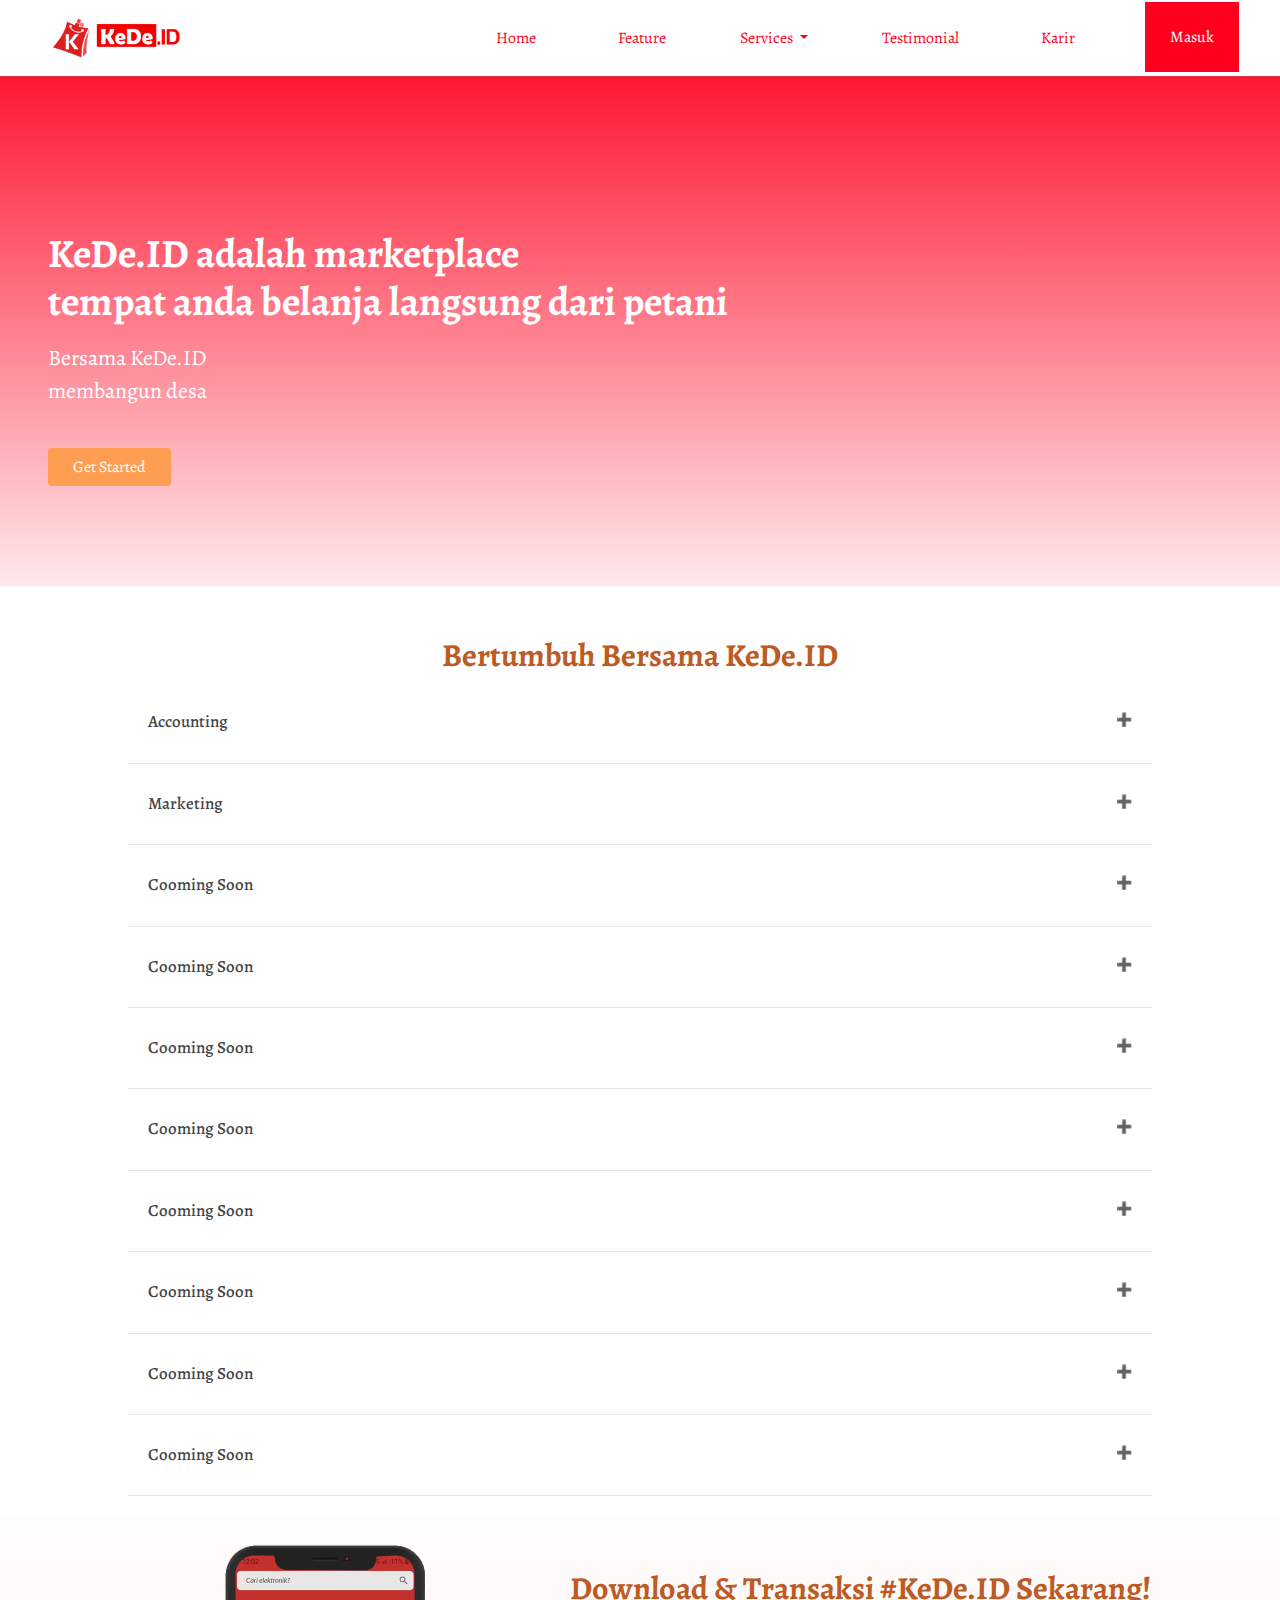
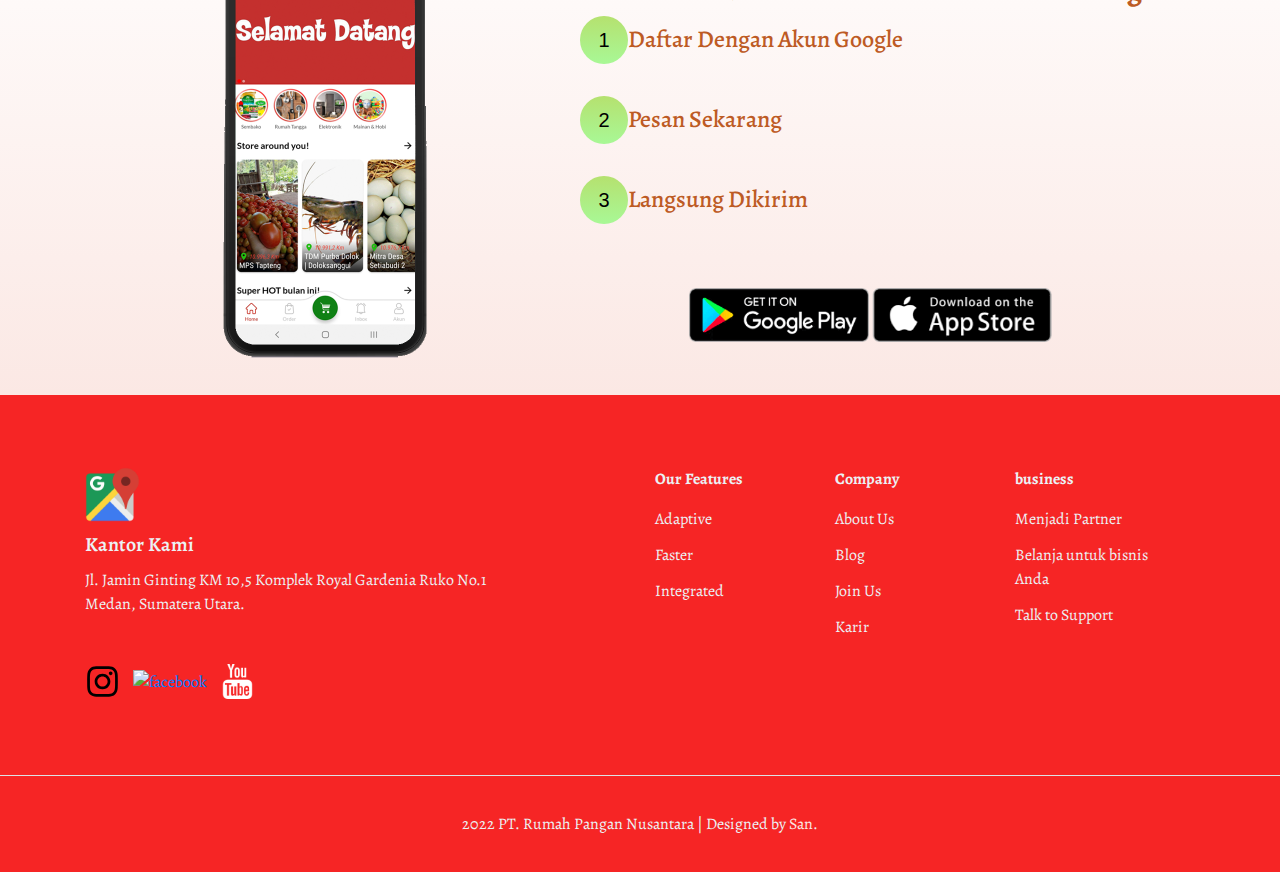
==== karir.html @ 6f46077b "KeDe ID" ====
<!DOCTYPE html>
<html lang="en">
  <head>
    <meta charset="UTF-8" />
    <meta name="viewport" content="width=device-width, initial-scale=1.0" />
    <meta http-equiv="X-UA-Compatible" content="ie=edge" />
    <title>KeDe.ID</title>
    <link
      rel="stylesheet"
      href="frontend/libraries/bootstrap/css/bootstrap.css"
    />
    <link rel="stylesheet" href="frontend/styles/karir.css" />
    <link
      href="https://fonts.googleapis.com/css2?family=Alegreya&display=swap"
      rel="stylesheet"
    />
  </head>
  <body>
    <!-- Semantic elements -->
    <!-- https://www.w3schools.com/html/html5_semantic_elements.asp -->

    <!-- Bootstrap navbar example -->
    <!-- https://www.w3schools.com/bootstrap4/bootstrap_navbar.asp -->
    <div class="container">
      <nav class="row navbar border-bottom border-danger navbar-expand-lg navbar-light bg-white fixed-top">
        <a class="navbar-brand" href="window.location.href">
          <img src="frontend/images/IMG-20220419-WA0004.png" alt="" />
          <img src="frontend/images/logo.png" alt=""  class="logo"/>
        </a>
        <button
          class="navbar-toggler navbar-toggler-right"
          type="button"
          data-toggle="collapse"
          data-target="#navb"
        >
          <span class="navbar-toggler-icon"></span>
        </button>

        <!-- Menu -->
        <div class="collapse navbar-collapse" id="navb">
          <ul class="navbar-nav ml-auto mr-3 mr-lg-1">
            <li class="nav-item mx-md-2">
              <a class="nav-link" href="/index.html">Home</a>
            </li>
            <li class="nav-item mx-md-2">
              <a class="nav-link" href="index.html#benefits">Feature</a>
            </li>
            <li class="nav-item dropdown">
              <a
                class="nav-link dropdown-toggle"
                href="#"
                id="navbardrop"
                data-toggle="dropdown"
              >
                Services
              </a>
              <div class="dropdown-menu">
                <a class="dropdown-item" href="#">Link 1</a>
                <a class="dropdown-item" href="#">Link 2</a>
                <a class="dropdown-item" href="#">Link 3</a>
              </div>
            </li>
            <li class="nav-item mx-md-2">
              <a class="nav-link" href="index.html#testimonialsHeading">Testimonial</a>
            </li>
            <li class="nav-item mx-md-2">
              <a class="nav-link" onClick="window.open('https://goo.gl/maps/oBp26qJ8qzxvGurf7','_blank')">Karir</a>
            </li>
          </ul>

          <!-- Mobile button -->
          <form class="form-inline d-sm-block d-md-none">
            <button class="btn btn-login my-2 my-sm-0">
              Masuk
            </button>
          </form>
          <!-- Desktop Button -->
          <form class="form-inline my-2 my-lg-0 d-none d-md-block">
            <button class="btn btn-login btn-navbar-right my-2 my-sm-0 px-4">
              Masuk
            </button>
          </form>
        </div>
      </nav>
    </div>
    <header>
      <h1 class="text-left ml-5 ml-lg-5 ml-xl-5">
        KeDe.ID adalah marketplace
        <br />
        tempat anda belanja langsung dari petani
      </h1>
      <p class="mt-3 text-left ml-5 ml-lg-5 ml-xl-5">
        Bersama KeDe.ID
        <br />
        membangun desa
      </p>
      <a href="#" class="btn btn-get-started px-4 mt-4 text-left ml-5 ml-lg-5 ml-xl-5" onClick="window.open('https://play.google.com/store/apps/details?id=id.pt.rpn.kede','_blank')">
        Get Started
      </a>
    </header>
    <main>
      <!-- <div class="container">
        <section class="section-stats row justify-content-center" id="stats">
          <div class="col-3 col-md-2 stats-detail">
            <h2>20K</h2>
            <p>Members</p>
          </div>
          <div class="col-3 col-md-2 stats-detail">
            <h2>12</h2>
            <p>City</p>
          </div>
          <div class="col-3 col-md-2 stats-detail">
            <h2>3K</h2>
            <p>outlets</p>
          </div>
          <div class="col-3 col-md-2 stats-detail">
            <h2>72</h2>
            <p>Partners</p>
          </div>
        </section>
      </div> -->
      <div class="container">
        <section class="section-stats row justify-content-center" id="stats">
        </section>
      </div>
      <section class="section-popular" id="popular">
        <div class="container">
          <div class="row">
            <div class="col text-center section-popular-heading">
            </div>
          </div>
        </div>
      </section>


      <section class="faq-container">
        <h2>Bertumbuh Bersama KeDe.ID</h2>
        <div class="faq-one">

          <!-- faq question -->
          <h1 class="faq-page">Accounting</h1>

          <!-- faq answer -->
          <div class="faq-body">
              <p>Kamu hanya butuh sebuah perangkat HP Android dengan minimal android 5.1 dan cukup mendaftar menggunakan akun google.</p>
          </div>
      </div>
      <hr class="hr-line">

      <div class="faq-two">

          <!-- faq question -->
          <h1 class="faq-page">Marketing</h1>

          <!-- faq answer -->

          <div class="faq-body">
              <p>Saat ini kami mendukung pembayaran CASH, setelah produk/barang di antarkan ke alamat kamu, kamu dapat melakukan pembayaran langsung ke kurir.</p>
          </div>
      </div>
      <hr class="hr-line">


      <div class="faq-three">

          <!-- faq question -->
          <h1 class="faq-page">Cooming Soon</h1>

          <!-- faq answer -->
          <div class="faq-body">
              <p>Cooming Soon.</p>
          </div>
      </div>
      <hr class="hr-line">

      <div class="faq-four">

          <!-- faq question -->
          <h1 class="faq-page">Cooming Soon</h1>

          <!-- faq answer -->
          <div class="faq-body">
              <p>Cooming Soon.</p>
          </div>
      </div>
      <hr class="hr-line">
      <div class="faq-five">

          <!-- faq question -->
          <h1 class="faq-page">Cooming Soon</h1>

          <!-- faq answer -->
          <div class="faq-body">
              <p>Cooming Soon.</p>
          </div>
      </div>
      <hr class="hr-line">
      <div class="faq-six">

          <!-- faq question -->
          <h1 class="faq-page">Cooming Soon</h1>

          <!-- faq answer -->
          <div class="faq-body">
              <p>Cooming Soon.</p>
          </div>
      </div>
      <hr class="hr-line">
      <div class="faq-seven">

          <!-- faq question -->
          <h1 class="faq-page">Cooming Soon</h1>

          <!-- faq answer -->
          <div class="faq-body">
              <p>Cooming Soon.</p>
          </div>
      </div>
      <hr class="hr-line">
      <div class="faq-eight">

          <!-- faq question -->
          <h1 class="faq-page">Cooming Soon</h1>

          <!-- faq answer -->
          <div class="faq-body">
              <p>Cooming Soon.</p>
          </div>
      </div>
      <hr class="hr-line">
      <div class="faq-nine">

          <!-- faq question -->
          <h1 class="faq-page">Cooming Soon</h1>

          <!-- faq answer -->
          <div class="faq-body">
              <p>Cooming Soon.</p>
          </div>
      </div>
      <hr class="hr-line">
      <div class="faq-ten">

          <!-- faq question -->
          <h1 class="faq-page">Cooming Soon</h1>

          <!-- faq answer -->
          <div class="faq-body">
              <p>Cooming Soon.</p>
          </div>
      </div>
      <hr class="hr-line">

    </section>

      <section class="section-kedephone" id="kedephone">
        <div class="container">
            <div class="row">
                <div class="d-flex flex-lg-row flex-column align-items-center">
                    <!-- Left Column -->
                    <div class="img-hero text-center justify-content-center d-flex">
                        <img id="hero" class="img-fluid"
                            src="/frontend/images/iphonex.png"
                            alt="">
                    </div>
    
                    <!-- Right Column -->
                    <div id="Feature"
                        class="right-column d-flex flex-column align-items-lg-start align-items-center text-lg-start text-center">
                        <h2 class="title-text">Download & Transaksi #KeDe.ID Sekarang!</h2>
                        <ul style="padding:0;margin:0">
                            <li class="list-unstyled" style="margin-bottom: 2rem;">
                                <h4
                                    class="title-caption d-flex flex-lg-row flex-column align-items-center justify-content-lg-start justify-content-center">
                                    <span class="circle d-flex align-items-center justify-content-center">
                                        1
                                    </span>
                                    Daftar Dengan Akun Google
                                </h4>
                            </li>
                            <li class="list-unstyled" style="margin-bottom: 2rem;">
                                <h4
                                    class="title-caption d-flex flex-lg-row flex-column align-items-center justify-content-lg-start justify-content-center">
                                    <span class="circle d-flex align-items-center justify-content-center">
                                        2
                                    </span>
                                    Pesan Sekarang
                                </h4>
                            </li>
                            <li class="list-unstyled" style="margin-bottom: 4rem;">
                                <h4
                                    class="title-caption d-flex flex-lg-row flex-column align-items-center justify-content-lg-start justify-content-center">
                                    <span class="circle d-flex align-items-center justify-content-center">
                                        3
                                    </span>
                                    Langsung Dikirim
                                </h4>
                            </li>
                            <img src="/frontend/images/download-google-play.png" class="img-fluid download-now" alt="..." onClick="window.open('https://play.google.com/store/apps/details?id=id.pt.rpn.kede','_blank')">
                            <img src="/frontend/images/download-app-store.png" class="img-fluid download-now" alt="..." onClick="window.open('https://sanryuu03.github.io/','_blank')">
                        </ul>
                        <!-- <button class="btn btn-learn"
                            onClick="window.open('https://play.google.com/store/apps/details?id=id.pt.rpn.kede','_blank')">Download
                            Sekarang !</button> -->
                    </div>
                </div>
              </div>
        </div>
    </section>
    </section>
    </main>
    <footer class="page-footer font-small blue">

        <div class="container text-md-left">
            <div class="row">
                <div class="col-md-6 mt-md-0 mt-3 address">
                    <img src="/frontend/images/GOOGLE-MAPS-ICON-AVALON-EXCHANGE.png"
                        alt="logo" class="img-fluid mb-2" style="width: 55px;
                        height: 55px;" onClick="window.open('https://goo.gl/maps/oBp26qJ8qzxvGurf7','_blank')">
                    <h5 class="" onClick="window.open('https://goo.gl/maps/oBp26qJ8qzxvGurf7','_blank')">Kantor Kami</h5>
                    <p>Jl. Jamin Ginting KM 10,5 Komplek Royal Gardenia Ruko No.1 <br/>
                    Medan, Sumatera Utara.</p>
                    <div class="mt-md-5 social-media">
                        <a href="#">
                            <img src="/frontend/images/instagram-brands.svg"
                                alt="instagram" class="img-fluid" style="width: 35px;
                                height: 35px;" onClick="window.open('https://www.instagram.com/kede_id/','_blank')">
                        </a>
                        <a href="#">
                            <img src="https://api.elements.buildwithangga.com/storage/files/2/assets/Content/Content-workly/bi_facebook.svg"
                                alt="facebook" class="img-fluid" onClick="window.open('https://www.facebook.com/KeDeRPN/','_blank')">
                        </a>
                        <a href="#">
                            <img src="/frontend/images/Youtube Logo.png"
                                alt="youtube" class="img-fluid" style="width: 35px;
                                height: 35px;" onClick="window.open('https://www.youtube.com/channel/UCwRtGpHT1GRCcVnHuy66ZSw','_blank')">
                        </a>
                    </div>
                </div>
                <hr class="clearfix w-100 d-md-none pb-3">
                <div class="row col-md-6 nav-footer">
                    <div class="col-md-4 mb-md-0 mb-3">
                        <p>
                            Our Features
                        </p>
                        <ul class="list-unstyled">
                            <li>
                                <a href="#!">Adaptive</a>
                            </li>
                            <li>
                                <a href="#!">Faster</a>
                            </li>
                            <li>
                                <a href="#!">Integrated</a>
                            </li>
                        </ul>
                    </div>
                    <div class="col-md-4 mb-md-0 mb-3">
                        <p>
                            Company
                        </p>
                        <ul class="list-unstyled">
                            <li>
                                <a href="#!">About Us</a>
                            </li>
                            <li>
                                <a href="#!">Blog</a>
                            </li>
                            <li>
                                <a href="#!">Join Us</a>
                            </li>
                            <li>
                                <a href="#!">Karir</a>
                            </li>
                        </ul>
                    </div>
                    <div class="col-md-4 mb-md-0 mb-3">
                        <p>
                            business
                        </p>
                        <ul class="list-unstyled">
                            <li>
                                <a href="#!">Menjadi Partner</a>
                            </li>
                            <li>
                                <a href="#!">Belanja untuk bisnis Anda</a>
                            </li>
                            <li>
                                <a href="#!">Talk to Support</a>
                            </li>
                        </ul>
                    </div>
                </div>
            </div>
        </div>
        <div class="copyright row d-flex justify-content-center border-top mx-0">
            <p class="my-0">
                2022 PT. Rumah Pangan Nusantara | Designed by <a href="https://sanryuu03.github.io/" target="_blank">San</a>.
            </p>
        </div>
    </footer>
    <script src="frontend/libraries/retina/retina.js"></script>
    <script src="frontend/libraries/jquery/jquery-3.4.1.min.js"></script>
    <script src="frontend/libraries/bootstrap/js/bootstrap.js"></script>
    <script src="frontend/scripts/main.js"></script>
  </body>
</html>
---- frontend/styles/karir.css ----
body {
  background-color: #fff;
  font-family: 'Alegreya', serif;
  color: #bd5b24;
}

.navbar-brand {
  margin-left: 50px !important;
}

.navbar-brand img {
  max-height: 40px;
}

.navbar-brand .logo {
  max-height: 50px;
}

.btn-navbar-right {
  margin-top: -10px !important;
  margin-bottom: -8px !important;
  margin-right: 40px !important;
  height: 70px;
  border-radius: 0;
}

.navbar-light .navbar-nav .nav-link {
  color: #Fe001e;
  margin-left: 50px !important;
}

.navbar-light .navbar-nav .nav-link.active {
  font-weight: bold;
  color: salmon !important;
}

.btn-login {
  background-color: #Fe001e;
  color: #fff;
  margin-left: 50px !important;
}

.btn-login:hover {
  color: #fff;
}

header {
  margin-top: 50px;
  padding: 180px 0 155px;
  background-image: -webkit-gradient(linear, left top, left bottom, color-stop(-5%, #Fe001e), to(#fff));
  background-image: linear-gradient(180deg, #Fe001e -5%, #fff 100%);
  background-size: contain;
}

header h1,
header p {
  color: #fff;
}

header h1 {
  font-family: 'Alegreya', serif;
  font-weight: bold;
}

header p {
  font-size: 22px;
}

header .btn-get-started {
  background-color: #FF9E53;
  color: #fff;
}

header .btn-get-started:hover {
  color: #fff;
}

.section-stats {
  margin-top: -95px;
}

.section-stats .stats-detail {
  padding-top: 15px;
  background: #fff;
  padding-left: 15px;
}

.section-stats h2 {
  font-size: 30px;
  margin-bottom: 0;
}

.section-stats p {
  font-size: 20px;
  font-weight: lighter;
}

.section-popular {
  min-height: 540px;
  margin-top: -50px;
  margin-bottom: -230px;
}

.section-popular .section-popular-heading {
  margin-top: 150px;
}

.section-popular .section-popular-heading h2,
.section-popular .section-popular-heading p {
  color: #fff;
}

.section-popular .section-popular-heading h2 {
  font-family: 'Alegreya', serif;
  font-weight: bold;
}

.section-popular-content .section-popular-travel .card-travel {
  min-height: 480px;
  background: #fff;
  color: #fff;
  padding: 30px;
  background-size: cover;
  margin-bottom: 20px;
}

.section-popular-content .section-popular-travel .card-travel .travel-country {
  font-size: 18px;
  color: #fff;
}

.section-popular-content .section-popular-travel .card-travel .travel-location {
  font-size: 26px;
  color: #fff;
}

.section-popular-content .section-popular-travel .card-travel .travel-button .btn-travel-details {
  background-color: #FF9E53;
  color: #fff;
}

.section-popular-content .section-popular-travel .card-travel .travel-button .btn-travel-details:hover {
  color: #fff;
}

.section-networks {
  background-color: #fff;
  margin-top: -100px;
  padding-top: 50px;
  padding-bottom: 50px;
}

.section-networks h2 {
  font-family: 'Alegreya', serif;
  font-weight: bold;
}

.section-networks img {
  max-width: 100%;
}

.section-benefits {
  background-color: #fbe8e4;
  margin-top: -10px;
  padding-top: 50px;
  padding-bottom: 200px;
}

.section-benefits h2 {
  font-family: 'Alegreya', serif;
  font-weight: bold;
}

.section-benefits img {
  max-width: 100%;
}

.section-benefits button {
  background-color: #e9564c;
  color: #fff;
}

.section-benefits .circle {
  font: 500 1.25rem/1.75rem Poppins, sans-serif;
  height: 3rem;
  width: 3rem;
  margin-bottom: 0rem;
  border-radius: 9999px;
  background-image: -webkit-gradient(linear, left top, left bottom, from(#b5e16f), to(#a8f896));
  background-image: linear-gradient(#b5e16f, #a8f896);
  color: #000000;
}

.section-benefits .title-text {
  font: 600 1.875rem/2.25rem Poppins, sans-serif;
  margin-bottom: 2.5rem;
  letter-spacing: -0.025em;
}

.section-benefits .title-caption {
  font: 500 1.5rem/2rem Poppins, sans-serif;
  margin-bottom: 1.25rem;
}

.section-benefits .text-caption {
  font: 400 1rem/1.75rem Poppins, sans-serif;
  letter-spacing: 0.025em;
  color: #ffa426;
}

.section-caradaftar {
  background-color: #fff;
  margin-top: -10px;
  padding-top: 50px;
  padding-bottom: 200px;
}

.section-caradaftar h2 {
  font-family: 'Alegreya', serif;
  font-weight: bold;
}

.section-caradaftar img {
  max-width: 100%;
}

.section-caradaftar button {
  background-color: #e9564c;
  color: #fff;
}

.section-caradaftar .circle {
  font: 500 1.25rem/1.75rem Poppins, sans-serif;
  height: 3rem;
  width: 3rem;
  margin-bottom: 0rem;
  border-radius: 9999px;
  background-image: -webkit-gradient(linear, left top, left bottom, from(#b5e16f), to(#a8f896));
  background-image: linear-gradient(#b5e16f, #a8f896);
  color: #000000;
}

.section-caradaftar .title-text {
  font: 600 1.875rem/2.25rem Poppins, sans-serif;
  margin-bottom: 2.5rem;
  letter-spacing: -0.025em;
}

.section-caradaftar .title-caption {
  font: 500 1.5rem/2rem Poppins, sans-serif;
  margin-bottom: 1.25rem;
}

.section-caradaftar .text-caption {
  font: 400 1rem/1.75rem Poppins, sans-serif;
  letter-spacing: 0.025em;
  color: #ffa426;
}

.section-caratopup {
  background-color: #fbe8e4;
  margin-top: -100px;
  padding-top: 50px;
  padding-bottom: 50px;
}

.section-caratopup h2 {
  font-family: 'Alegreya', serif;
  font-weight: bold;
}

.section-caratopup img {
  max-width: 100%;
}

.section-carabelanja {
  background-color: #fff;
  margin-top: -10px;
  padding-top: 50px;
  padding-bottom: 200px;
}

.section-carabelanja h2 {
  font-family: 'Alegreya', serif;
  font-weight: bold;
}

.section-carabelanja img {
  max-width: 100%;
}

.section-carabelanja button {
  background-color: #e9564c;
  color: #fff;
}

.section-carabelanja .circle {
  font: 500 1.25rem/1.75rem Poppins, sans-serif;
  height: 3rem;
  width: 3rem;
  margin-bottom: 0rem;
  border-radius: 9999px;
  background-image: -webkit-gradient(linear, left top, left bottom, from(#b5e16f), to(#a8f896));
  background-image: linear-gradient(#b5e16f, #a8f896);
  color: #000000;
}

.section-carabelanja .title-text {
  font: 600 1.875rem/2.25rem Poppins, sans-serif;
  margin-bottom: 2.5rem;
  letter-spacing: -0.025em;
}

.section-carabelanja .title-caption {
  font: 500 1.5rem/2rem Poppins, sans-serif;
  margin-bottom: 1.25rem;
}

.section-carabelanja .text-caption {
  font: 400 1rem/1.75rem Poppins, sans-serif;
  letter-spacing: 0.025em;
  color: #ffa426;
}

.section-testimonials-heading {
  background: -webkit-gradient(linear, left top, left bottom, from(#fff), to(#f7f9ff));
  background: linear-gradient(#fff 0%, #f7f9ff 100%);
  padding-top: 50px;
  min-height: 506px;
}

.section-testimonials-heading h2 {
  font-family: 'Alegreya', serif;
  font-weight: bold;
}

.section-testimonials-content {
  margin-top: -300px;
  padding-bottom: 400px;
}

.section-testimonials-content .card-testimonial {
  padding: 40px 20px 10px;
  border-radius: 11px;
  margin-bottom: 20px;
}

.section-testimonials-content .card-testimonial .testimonial-content {
  min-height: 380px;
}

.section-testimonials-content .card-testimonial h3 {
  font-size: 22px;
}

.section-testimonials-content .card-testimonial .testimonials {
  font-size: 26px;
  text-align: center;
  color: #6e6e6e;
  font-weight: 200;
}

.section-testimonials-content .card-testimonial .trip-to {
  font-weight: normal;
  font-size: 22px;
  color: #6e6e6e;
}

.section-testimonials-content .card-testimonial hr {
  margin-left: -20px;
  margin-right: -20px;
}

.section-testimonials-content .btn-get-started {
  background-color: #FF9E53;
  color: #fff;
}

.section-testimonials-content .btn-get-started:hover {
  color: #fff;
}

.section-testimonials-content .btn-need-help {
  background-color: #F2F2F2;
  color: #C3C3C3;
}

.section-testimonials-content .btn-need-help:hover {
  color: #C3C3C3;
}

.faq-container {
  display: -webkit-box;
  display: -ms-flexbox;
  display: flex;
  -webkit-box-pack: center;
      -ms-flex-pack: center;
          justify-content: center;
  -webkit-box-orient: vertical;
  -webkit-box-direction: normal;
      -ms-flex-direction: column;
          flex-direction: column;
  background-color: #fff;
  margin-top: -450px;
  padding-top: 50px;
  padding-bottom: 10px;
  border-bottom: #777;
}

.faq-container h2 {
  font-family: 'Alegreya', serif;
  font-weight: bold;
  text-align: center;
}

.faq-container img {
  max-width: 100%;
}

.hr-line {
  width: 80%;
  margin: auto;
}

/* Style the buttons that are used to open and close the faq-page body */
.faq-page {
  /* background-color: #eee; */
  color: #444;
  cursor: pointer;
  padding: 30px 20px;
  width: 80%;
  border: none;
  outline: none;
  -webkit-transition: 0.4s;
  transition: 0.4s;
  margin: auto;
  font-size: 17px;
}

.faq-body {
  margin: auto;
  /* text-align: center; */
  width: 50%;
  padding: auto;
}

/* Add a background color to the button if it is clicked on (add the .active class with JS), and when you move the mouse over it (hover) */
.active,
.faq-page:hover {
  background-color: #F9F9F9;
}

/* Style the faq-page panel. Note: hidden by default */
.faq-body {
  padding: 0 18px;
  background-color: white;
  display: none;
  overflow: hidden;
}

.faq-page:after {
  content: '\02795';
  /* Unicode character for "plus" sign (+) */
  font-size: 13px;
  color: #777;
  float: right;
  margin-left: 5px;
}

.active:after {
  content: "\2796";
  /* Unicode character for "minus" sign (-) */
}

.section-kedephone {
  margin-top: 10px;
  padding-bottom: 10px;
  background-image: -webkit-gradient(linear, left top, left bottom, color-stop(-10%, #fff), to(#fbe8e4));
  background-image: linear-gradient(180deg, #fff -10%, #fbe8e4 100%);
  padding-top: 10px;
}

.section-kedephone h2 {
  font-family: 'Alegreya', serif;
  font-weight: bold;
}

.section-kedephone img {
  max-width: 50%;
}

.section-kedephone .download-now {
  max-width: 30%;
}

.section-kedephone .title-caption {
  margin-left: 10px;
}

.section-kedephone button {
  background-color: #e9564c;
  color: #fff;
}

.section-kedephone .btn-get-started {
  background-color: #FF9E53;
  color: #fff;
}

.section-kedephone .btn-get-started:hover {
  color: #fff;
}

.section-kedephone .btn-need-help {
  background-color: #F2F2F2;
  color: #C3C3C3;
}

.section-kedephone .btn-need-help:hover {
  color: #C3C3C3;
}

.section-kedephone .circle {
  font: 500 1.25rem/1.75rem Poppins, sans-serif;
  height: 3rem;
  width: 3rem;
  margin-bottom: 0rem;
  border-radius: 9999px;
  background-image: -webkit-gradient(linear, left top, left bottom, from(#b5e16f), to(#a8f896));
  background-image: linear-gradient(#b5e16f, #a8f896);
  color: #000000;
  background-color: #FF9E53;
}

.section-kedephone .circle:hover {
  color: #fff;
}

.section-footer a {
  color: #071c4d;
}

.section-details-header {
  min-height: 310px;
  background: #e4e6eb;
  margin-top: -68px;
}

.section-details-content {
  margin-top: -210px;
  min-height: 100vh;
}

.section-details-content .breadcrumb {
  background-color: transparent;
  padding: 0;
  margin-bottom: 30px;
}

.section-details-content .breadcrumb-item.active {
  font-weight: bold;
  color: #071C4D;
}

.section-details-content .card-details {
  padding: 30px;
  border-radius: 11px;
}

.section-details-content .card-details .trip-informations th {
  font-weight: 300;
  font-size: 18px;
  color: #071c4d;
}

.section-details-content .card-details .trip-informations td {
  font-weight: 300;
  font-size: 18px;
  color: #b1b1b1;
}

.section-details-content .card-details .trip-informations .text-blue {
  color: #071C4D;
  font-weight: bold;
}

.section-details-content .card-details .trip-informations .text-orange {
  color: #FF9E53;
  font-weight: bold;
}

.section-details-content .card-details h1 {
  font-size: 26px;
}

.section-details-content .card-details h2 {
  font-size: 20px;
}

.section-details-content .card-details p {
  font-size: 18px;
  color: #b1b1b1;
}

.section-details-content .card-details .payment-instructions {
  font-weight: 300;
  font-size: 14px;
  color: #b1b1b1;
}

.section-details-content .card-details .disclaimer {
  font-weight: 300;
  font-size: 14px;
  color: #b1b1b1;
}

.section-details-content .card-right {
  border-bottom-left-radius: 0;
  border-bottom-right-radius: 0;
  border-bottom: none;
}

.section-details-content .gallery .xzoom-container {
  display: block;
}

.section-details-content .gallery .xzoom-container .xzoom {
  width: 100%;
  -webkit-box-shadow: none;
          box-shadow: none;
  margin-bottom: 10px;
}

.section-details-content .gallery .xzoom-container .xactive {
  border: 2px solid #1abc9c;
  -webkit-box-shadow: none;
          box-shadow: none;
}

.section-details-content .features {
  margin-top: 20px;
}

.section-details-content .features h3 {
  font-size: 18px;
  color: #071c4d;
  margin-bottom: 0;
}

.section-details-content .features p {
  margin-bottom: 0;
}

.section-details-content .features .description {
  margin-left: 10px;
  overflow: hidden;
  float: left;
}

.section-details-content .features .features-image {
  width: 45px;
  height: 45px;
  float: left;
}

.section-details-content .join-container {
  margin-top: -16px;
}

.section-details-content .btn-join-now {
  background-color: #FF9E53;
  color: #fff;
  border-radius: 0;
}

.section-details-content .btn-join-now:hover {
  color: #fff;
}

.section-details-content .bank .bank-item h3 {
  font-size: 18px;
  color: #071c4d;
  margin-bottom: 0;
}

.section-details-content .bank .bank-item p {
  margin-bottom: 0;
}

.section-details-content .bank .bank-item .description {
  margin-left: 10px;
  overflow: hidden;
  float: left;
}

.section-details-content .bank .bank-item .description p {
  font-family: Alegreya;
  font-weight: normal;
  font-size: 16px;
  text-align: left;
  color: #071c4d;
}

.section-details-content .bank .bank-item .bank-image {
  width: 45px;
  height: 45px;
  float: left;
}

.section-details-content .btn-add-now {
  background-color: #071C4D;
  color: #fff;
}

.section-details-content .btn-add-now:hover {
  color: #fff;
}

.section-details-content .input-group-text {
  background-color: transparent;
}

.section-details-content h3 {
  font-weight: 400;
  font-size: 14px;
  color: #071c4d;
}

.section-details-content .gj-datepicker .datepicker {
  border-right: 0;
}

.section-details-content .gj-datepicker .input-group-append .btn {
  padding-right: 30px;
}

.section-success {
  height: 90vh;
}

.section-success h1 {
  font-weight: 600;
  font-size: 26px;
  color: #071c4d;
}

.section-success p {
  font-weight: 300;
  font-size: 18px;
  color: #b1b1b1;
}

.section-success .btn-home-page {
  border-radius: 4px;
  background: #071c4d;
  color: #fff;
}

.section-success .btn-home-page:hover {
  color: #fff;
}

body footer {
  background-color: rgba(245, 7, 7, 0.877);
  color: #Fe001e;
  padding-top: 72px !important;
  padding-bottom: 36px !important;
}

body footer h5 {
  font-weight: 600 !important;
  size: 16px !important;
  line-height: 150%;
  color: #ECF1F4;
}

body footer .address p {
  font-weight: 400 !important;
  size: 16px !important;
  line-height: 150%;
  color: #ECF1F4;
}

body footer .nav-footer p {
  font-weight: 700 !important;
  size: 16px !important;
  line-height: 150%;
  color: #ECF1F4;
}

body footer .nav-footer a {
  font-weight: 400 !important;
  size: 16px !important;
  color: #ECF1F4;
}

body footer li {
  margin-bottom: 12px;
}

body footer .social-media a {
  margin-right: 10px;
  text-decoration: none;
}

body footer .copyright {
  margin-top: 76px;
  padding-top: 36px;
}

body footer .copyright p {
  font-weight: 400 !important;
  size: 16px !important;
  color: #ECF1F4;
}

body footer .copyright a {
  font-weight: 400 !important;
  size: 16px !important;
  color: #fbe8e4;
}

body .cl-light {
  color: #EEEEEE;
}

body .cl-light-grey-2 {
  color: #90BCB7;
}

body .font-lora {
  font-family: 'Alegreya', serif !important;
}
/*# sourceMappingURL=karir.css.map */
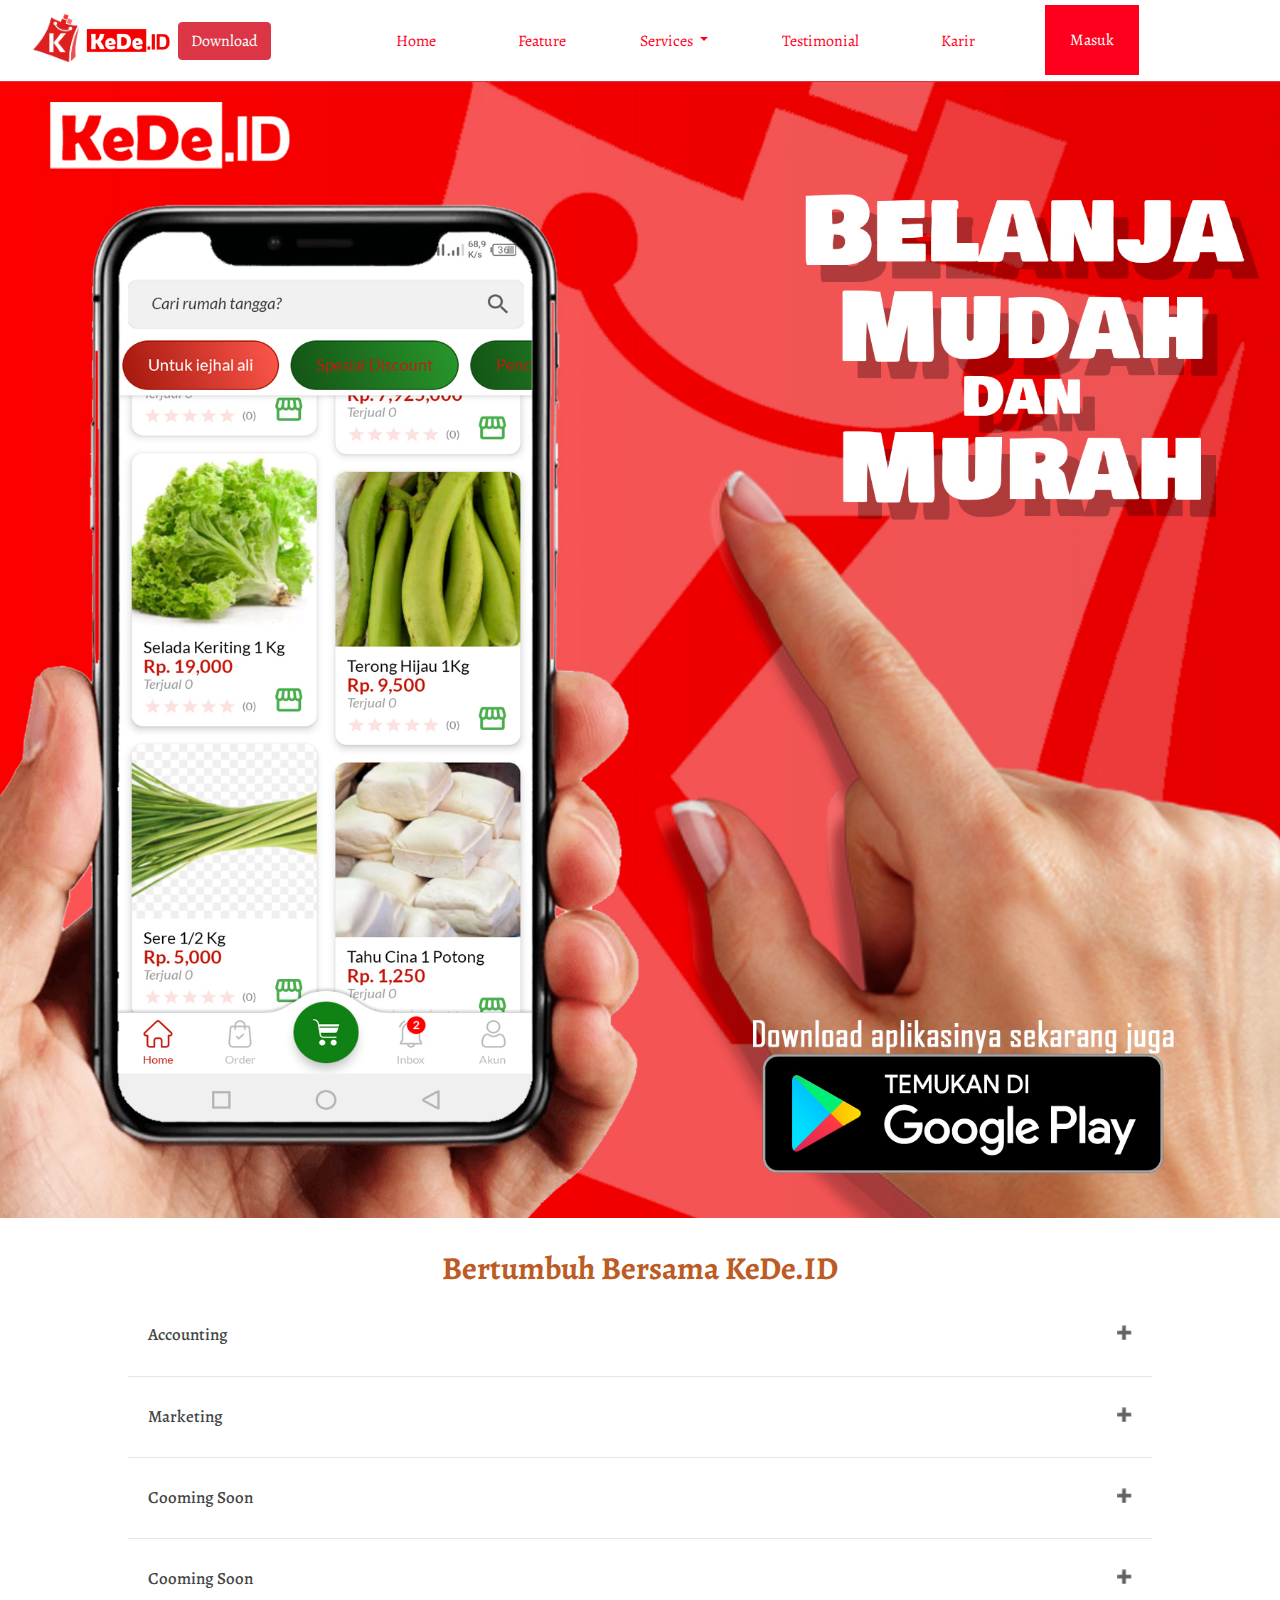
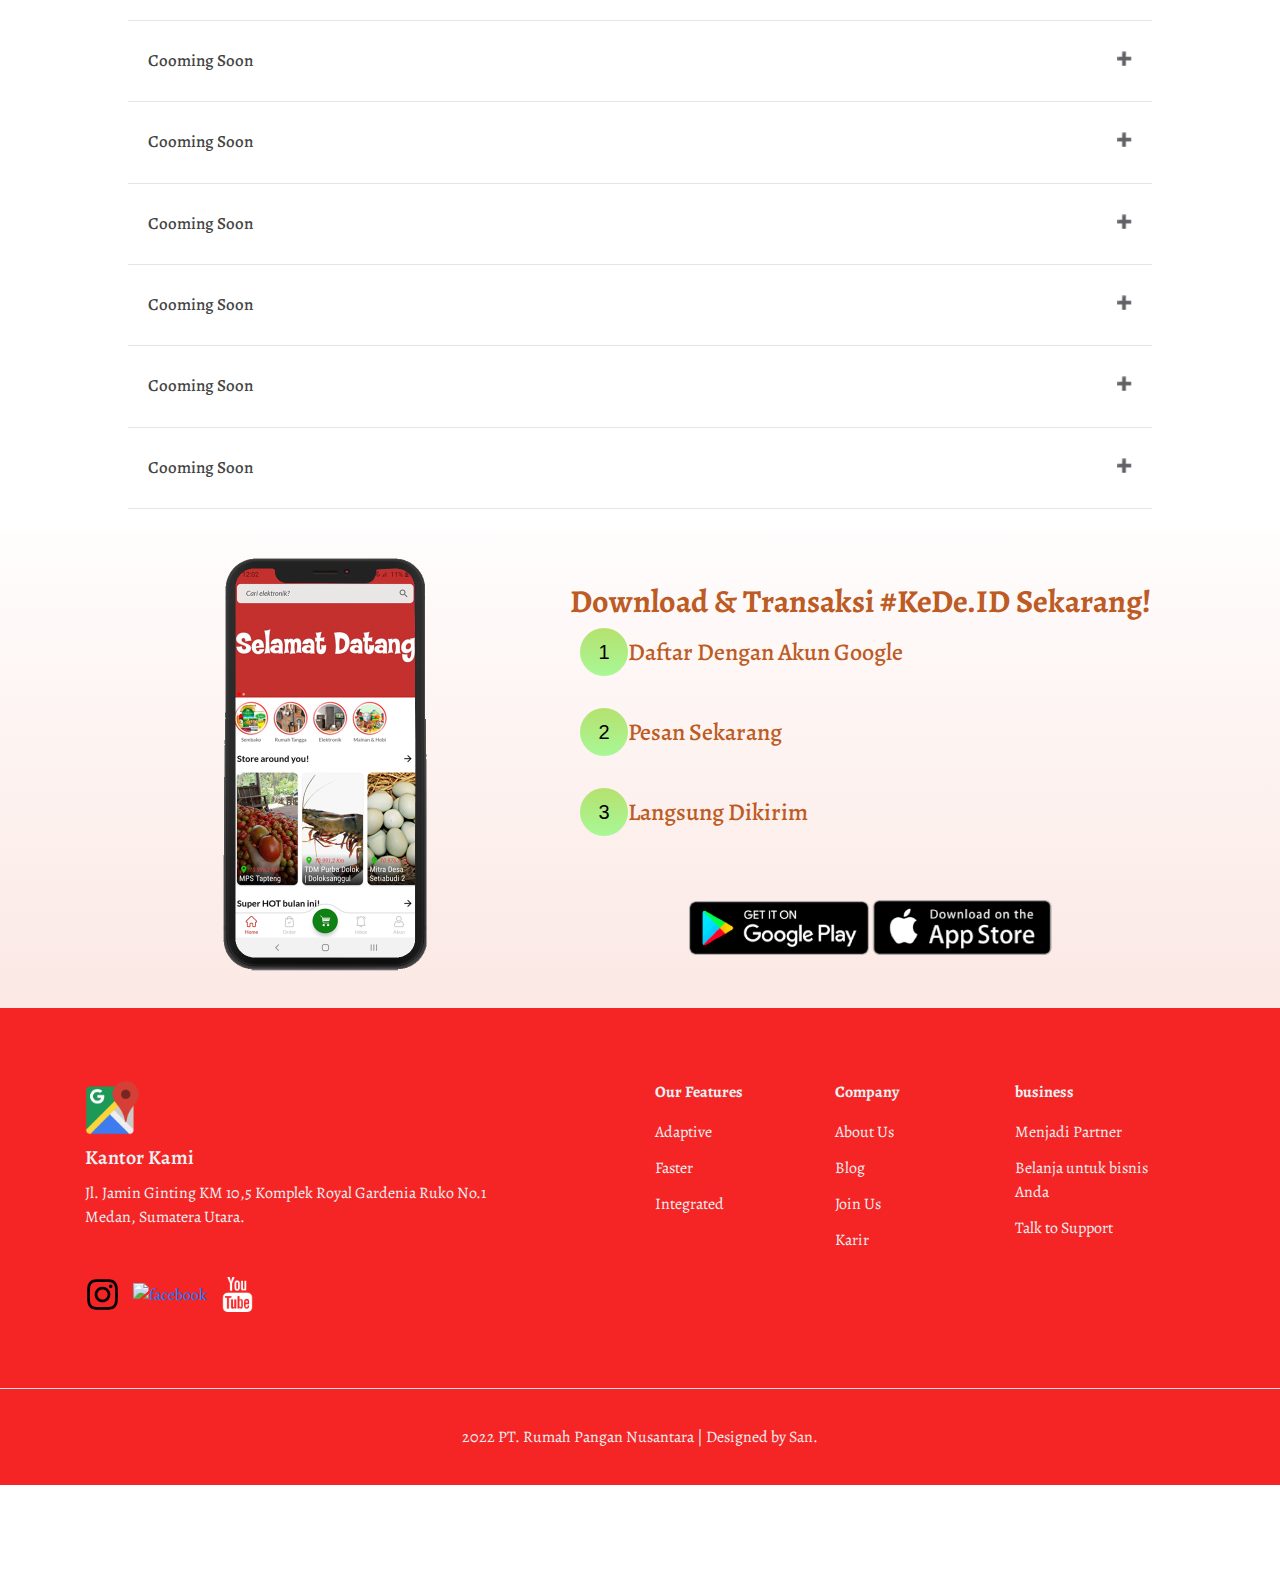
==== commit 16aca224: "KeDe ID fix view" ====
--- a/karir.html
+++ b/karir.html
@@ -1,105 +1,88 @@
 <!DOCTYPE html>
 <html lang="en">
-  <head>
+
+<head>
     <meta charset="UTF-8" />
     <meta name="viewport" content="width=device-width, initial-scale=1.0" />
     <meta http-equiv="X-UA-Compatible" content="ie=edge" />
     <title>KeDe.ID</title>
-    <link
-      rel="stylesheet"
-      href="frontend/libraries/bootstrap/css/bootstrap.css"
-    />
+    <link rel="stylesheet" href="frontend/libraries/bootstrap/css/bootstrap.css" />
+    <link rel="stylesheet" href="frontend/styles/main.css" />
     <link rel="stylesheet" href="frontend/styles/karir.css" />
-    <link
-      href="https://fonts.googleapis.com/css2?family=Alegreya&display=swap"
-      rel="stylesheet"
-    />
-  </head>
-  <body>
+    <link href="https://fonts.googleapis.com/css2?family=Alegreya&display=swap" rel="stylesheet" />
+</head>
+
+<body>
     <!-- Semantic elements -->
     <!-- https://www.w3schools.com/html/html5_semantic_elements.asp -->
 
     <!-- Bootstrap navbar example -->
     <!-- https://www.w3schools.com/bootstrap4/bootstrap_navbar.asp -->
     <div class="container">
-      <nav class="row navbar border-bottom border-danger navbar-expand-lg navbar-light bg-white fixed-top">
-        <a class="navbar-brand" href="window.location.href">
-          <img src="frontend/images/IMG-20220419-WA0004.png" alt="" />
-          <img src="frontend/images/logo.png" alt=""  class="logo"/>
-        </a>
-        <button
-          class="navbar-toggler navbar-toggler-right"
-          type="button"
-          data-toggle="collapse"
-          data-target="#navb"
-        >
-          <span class="navbar-toggler-icon"></span>
-        </button>
-
-        <!-- Menu -->
-        <div class="collapse navbar-collapse" id="navb">
-          <ul class="navbar-nav ml-auto mr-3 mr-lg-1">
-            <li class="nav-item mx-md-2">
-              <a class="nav-link" href="/index.html">Home</a>
-            </li>
-            <li class="nav-item mx-md-2">
-              <a class="nav-link" href="index.html#benefits">Feature</a>
-            </li>
-            <li class="nav-item dropdown">
-              <a
-                class="nav-link dropdown-toggle"
-                href="#"
-                id="navbardrop"
-                data-toggle="dropdown"
-              >
-                Services
-              </a>
-              <div class="dropdown-menu">
-                <a class="dropdown-item" href="#">Link 1</a>
-                <a class="dropdown-item" href="#">Link 2</a>
-                <a class="dropdown-item" href="#">Link 3</a>
-              </div>
-            </li>
-            <li class="nav-item mx-md-2">
-              <a class="nav-link" href="index.html#testimonialsHeading">Testimonial</a>
-            </li>
-            <li class="nav-item mx-md-2">
-              <a class="nav-link" onClick="window.open('https://goo.gl/maps/oBp26qJ8qzxvGurf7','_blank')">Karir</a>
-            </li>
-          </ul>
-
-          <!-- Mobile button -->
-          <form class="form-inline d-sm-block d-md-none">
-            <button class="btn btn-login my-2 my-sm-0">
-              Masuk
+        <nav class="row navbar border-bottom border-danger navbar-expand-lg navbar-light bg-white fixed-top">
+            <a class="navbar-brand" href="index.html">
+                <img src="frontend/images/IMG-20220419-WA0004.png" alt="" class="logo-k" />
+                <img src="frontend/images/logo.png" alt="" class="logo" />
+                <!-- <img src="frontend/images/Download-Button-PNG.png" alt="" class="logo-download" onClick="window.open('/karir.html','_blank')"/> -->
+                <button class="btn btn-learn btn-danger"
+                    onClick="window.open('https://play.google.com/store/apps/details?id=id.pt.rpn.kede','_blank')">Download</button>
+            </a>
+            <button class="navbar-toggler navbar-toggler-right" type="button" data-toggle="collapse"
+                data-target="#navb">
+                <span class="navbar-toggler-icon"></span>
             </button>
-          </form>
-          <!-- Desktop Button -->
-          <form class="form-inline my-2 my-lg-0 d-none d-md-block">
-            <button class="btn btn-login btn-navbar-right my-2 my-sm-0 px-4">
-              Masuk
-            </button>
-          </form>
-        </div>
-      </nav>
+
+            <!-- Menu -->
+            <div class="collapse navbar-collapse" id="navb">
+                <ul class="navbar-nav ml-auto mr-3 mr-lg-1">
+                    <li class="nav-item mx-md-2">
+                        <a class="nav-link" href="/index.html">Home</a>
+                    </li>
+                    <li class="nav-item mx-md-2">
+                        <a class="nav-link" href="index.html#benefits">Feature</a>
+                    </li>
+                    <li class="nav-item dropdown">
+                        <a class="nav-link dropdown-toggle" href="#" id="navbardrop" data-toggle="dropdown">
+                            Services
+                        </a>
+                        <div class="dropdown-menu">
+                            <a class="dropdown-item" href="#">Link 1</a>
+                            <a class="dropdown-item" href="#">Link 2</a>
+                            <a class="dropdown-item" href="#">Link 3</a>
+                        </div>
+                    </li>
+                    <li class="nav-item mx-md-2">
+                        <a class="nav-link" href="index.html#testimonialsHeading">Testimonial</a>
+                    </li>
+                    <li class="nav-item mx-md-2">
+                        <a class="nav-link"
+                            onClick="window.open('https://goo.gl/maps/oBp26qJ8qzxvGurf7','_blank')">Karir</a>
+                    </li>
+                </ul>
+
+                <!-- Mobile button -->
+                <form class="form-inline d-sm-block d-md-none">
+                    <button class="btn btn-login my-2 my-sm-0">
+                        Masuk
+                    </button>
+                </form>
+                <!-- Desktop Button -->
+                <form class="form-inline my-2 my-lg-0 d-none d-md-block">
+                    <button class="btn btn-login btn-navbar-right my-2 my-sm-0 px-4">
+                        Masuk
+                    </button>
+                </form>
+            </div>
+        </nav>
     </div>
     <header>
-      <h1 class="text-left ml-5 ml-lg-5 ml-xl-5">
-        KeDe.ID adalah marketplace
-        <br />
-        tempat anda belanja langsung dari petani
-      </h1>
-      <p class="mt-3 text-left ml-5 ml-lg-5 ml-xl-5">
-        Bersama KeDe.ID
-        <br />
-        membangun desa
-      </p>
-      <a href="#" class="btn btn-get-started px-4 mt-4 text-left ml-5 ml-lg-5 ml-xl-5" onClick="window.open('https://play.google.com/store/apps/details?id=id.pt.rpn.kede','_blank')">
-        Get Started
-      </a>
+        <div class="img-hero text-center justify-content-center d-flex">
+            <img id="hero" class="img-fluid" src="/frontend/images/beranda1.jpg" alt=""
+                onClick="window.open('https://play.google.com/store/apps/details?id=id.pt.rpn.kede','_blank')">
+        </div>
     </header>
     <main>
-      <!-- <div class="container">
+        <!-- <div class="container">
         <section class="section-stats row justify-content-center" id="stats">
           <div class="col-3 col-md-2 stats-detail">
             <h2>20K</h2>
@@ -119,221 +102,225 @@
           </div>
         </section>
       </div> -->
-      <div class="container">
-        <section class="section-stats row justify-content-center" id="stats">
-        </section>
-      </div>
-      <section class="section-popular" id="popular">
         <div class="container">
-          <div class="row">
-            <div class="col text-center section-popular-heading">
-            </div>
-          </div>
+            <section class="section-stats row justify-content-center" id="stats">
+            </section>
         </div>
-      </section>
-
-
-      <section class="faq-container">
-        <h2>Bertumbuh Bersama KeDe.ID</h2>
-        <div class="faq-one">
-
-          <!-- faq question -->
-          <h1 class="faq-page">Accounting</h1>
-
-          <!-- faq answer -->
-          <div class="faq-body">
-              <p>Kamu hanya butuh sebuah perangkat HP Android dengan minimal android 5.1 dan cukup mendaftar menggunakan akun google.</p>
-          </div>
-      </div>
-      <hr class="hr-line">
-
-      <div class="faq-two">
-
-          <!-- faq question -->
-          <h1 class="faq-page">Marketing</h1>
-
-          <!-- faq answer -->
-
-          <div class="faq-body">
-              <p>Saat ini kami mendukung pembayaran CASH, setelah produk/barang di antarkan ke alamat kamu, kamu dapat melakukan pembayaran langsung ke kurir.</p>
-          </div>
-      </div>
-      <hr class="hr-line">
-
-
-      <div class="faq-three">
-
-          <!-- faq question -->
-          <h1 class="faq-page">Cooming Soon</h1>
-
-          <!-- faq answer -->
-          <div class="faq-body">
-              <p>Cooming Soon.</p>
-          </div>
-      </div>
-      <hr class="hr-line">
-
-      <div class="faq-four">
-
-          <!-- faq question -->
-          <h1 class="faq-page">Cooming Soon</h1>
-
-          <!-- faq answer -->
-          <div class="faq-body">
-              <p>Cooming Soon.</p>
-          </div>
-      </div>
-      <hr class="hr-line">
-      <div class="faq-five">
-
-          <!-- faq question -->
-          <h1 class="faq-page">Cooming Soon</h1>
-
-          <!-- faq answer -->
-          <div class="faq-body">
-              <p>Cooming Soon.</p>
-          </div>
-      </div>
-      <hr class="hr-line">
-      <div class="faq-six">
-
-          <!-- faq question -->
-          <h1 class="faq-page">Cooming Soon</h1>
-
-          <!-- faq answer -->
-          <div class="faq-body">
-              <p>Cooming Soon.</p>
-          </div>
-      </div>
-      <hr class="hr-line">
-      <div class="faq-seven">
-
-          <!-- faq question -->
-          <h1 class="faq-page">Cooming Soon</h1>
-
-          <!-- faq answer -->
-          <div class="faq-body">
-              <p>Cooming Soon.</p>
-          </div>
-      </div>
-      <hr class="hr-line">
-      <div class="faq-eight">
-
-          <!-- faq question -->
-          <h1 class="faq-page">Cooming Soon</h1>
-
-          <!-- faq answer -->
-          <div class="faq-body">
-              <p>Cooming Soon.</p>
-          </div>
-      </div>
-      <hr class="hr-line">
-      <div class="faq-nine">
-
-          <!-- faq question -->
-          <h1 class="faq-page">Cooming Soon</h1>
-
-          <!-- faq answer -->
-          <div class="faq-body">
-              <p>Cooming Soon.</p>
-          </div>
-      </div>
-      <hr class="hr-line">
-      <div class="faq-ten">
-
-          <!-- faq question -->
-          <h1 class="faq-page">Cooming Soon</h1>
-
-          <!-- faq answer -->
-          <div class="faq-body">
-              <p>Cooming Soon.</p>
-          </div>
-      </div>
-      <hr class="hr-line">
-
-    </section>
-
-      <section class="section-kedephone" id="kedephone">
-        <div class="container">
-            <div class="row">
-                <div class="d-flex flex-lg-row flex-column align-items-center">
-                    <!-- Left Column -->
-                    <div class="img-hero text-center justify-content-center d-flex">
-                        <img id="hero" class="img-fluid"
-                            src="/frontend/images/iphonex.png"
-                            alt="">
-                    </div>
-    
-                    <!-- Right Column -->
-                    <div id="Feature"
-                        class="right-column d-flex flex-column align-items-lg-start align-items-center text-lg-start text-center">
-                        <h2 class="title-text">Download & Transaksi #KeDe.ID Sekarang!</h2>
-                        <ul style="padding:0;margin:0">
-                            <li class="list-unstyled" style="margin-bottom: 2rem;">
-                                <h4
-                                    class="title-caption d-flex flex-lg-row flex-column align-items-center justify-content-lg-start justify-content-center">
-                                    <span class="circle d-flex align-items-center justify-content-center">
-                                        1
-                                    </span>
-                                    Daftar Dengan Akun Google
-                                </h4>
-                            </li>
-                            <li class="list-unstyled" style="margin-bottom: 2rem;">
-                                <h4
-                                    class="title-caption d-flex flex-lg-row flex-column align-items-center justify-content-lg-start justify-content-center">
-                                    <span class="circle d-flex align-items-center justify-content-center">
-                                        2
-                                    </span>
-                                    Pesan Sekarang
-                                </h4>
-                            </li>
-                            <li class="list-unstyled" style="margin-bottom: 4rem;">
-                                <h4
-                                    class="title-caption d-flex flex-lg-row flex-column align-items-center justify-content-lg-start justify-content-center">
-                                    <span class="circle d-flex align-items-center justify-content-center">
-                                        3
-                                    </span>
-                                    Langsung Dikirim
-                                </h4>
-                            </li>
-                            <img src="/frontend/images/download-google-play.png" class="img-fluid download-now" alt="..." onClick="window.open('https://play.google.com/store/apps/details?id=id.pt.rpn.kede','_blank')">
-                            <img src="/frontend/images/download-app-store.png" class="img-fluid download-now" alt="..." onClick="window.open('https://sanryuu03.github.io/','_blank')">
-                        </ul>
-                        <!-- <button class="btn btn-learn"
+        <section class="section-popular" id="popular">
+            <div class="container">
+                <div class="row">
+                    <div class="col text-center section-popular-heading">
+                    </div>
+                </div>
+            </div>
+        </section>
+
+
+        <section class="faq-container">
+            <h2>Bertumbuh Bersama KeDe.ID</h2>
+            <div class="faq-one">
+
+                <!-- faq question -->
+                <h1 class="faq-page">Accounting</h1>
+
+                <!-- faq answer -->
+                <div class="faq-body">
+                    <p>Kamu hanya butuh sebuah perangkat HP Android dengan minimal android 5.1 dan cukup mendaftar
+                        menggunakan akun google.</p>
+                </div>
+            </div>
+            <hr class="hr-line">
+
+            <div class="faq-two">
+
+                <!-- faq question -->
+                <h1 class="faq-page">Marketing</h1>
+
+                <!-- faq answer -->
+
+                <div class="faq-body">
+                    <p>Saat ini kami mendukung pembayaran CASH, setelah produk/barang di antarkan ke alamat kamu, kamu
+                        dapat melakukan pembayaran langsung ke kurir.</p>
+                </div>
+            </div>
+            <hr class="hr-line">
+
+
+            <div class="faq-three">
+
+                <!-- faq question -->
+                <h1 class="faq-page">Cooming Soon</h1>
+
+                <!-- faq answer -->
+                <div class="faq-body">
+                    <p>Cooming Soon.</p>
+                </div>
+            </div>
+            <hr class="hr-line">
+
+            <div class="faq-four">
+
+                <!-- faq question -->
+                <h1 class="faq-page">Cooming Soon</h1>
+
+                <!-- faq answer -->
+                <div class="faq-body">
+                    <p>Cooming Soon.</p>
+                </div>
+            </div>
+            <hr class="hr-line">
+            <div class="faq-five">
+
+                <!-- faq question -->
+                <h1 class="faq-page">Cooming Soon</h1>
+
+                <!-- faq answer -->
+                <div class="faq-body">
+                    <p>Cooming Soon.</p>
+                </div>
+            </div>
+            <hr class="hr-line">
+            <div class="faq-six">
+
+                <!-- faq question -->
+                <h1 class="faq-page">Cooming Soon</h1>
+
+                <!-- faq answer -->
+                <div class="faq-body">
+                    <p>Cooming Soon.</p>
+                </div>
+            </div>
+            <hr class="hr-line">
+            <div class="faq-seven">
+
+                <!-- faq question -->
+                <h1 class="faq-page">Cooming Soon</h1>
+
+                <!-- faq answer -->
+                <div class="faq-body">
+                    <p>Cooming Soon.</p>
+                </div>
+            </div>
+            <hr class="hr-line">
+            <div class="faq-eight">
+
+                <!-- faq question -->
+                <h1 class="faq-page">Cooming Soon</h1>
+
+                <!-- faq answer -->
+                <div class="faq-body">
+                    <p>Cooming Soon.</p>
+                </div>
+            </div>
+            <hr class="hr-line">
+            <div class="faq-nine">
+
+                <!-- faq question -->
+                <h1 class="faq-page">Cooming Soon</h1>
+
+                <!-- faq answer -->
+                <div class="faq-body">
+                    <p>Cooming Soon.</p>
+                </div>
+            </div>
+            <hr class="hr-line">
+            <div class="faq-ten">
+
+                <!-- faq question -->
+                <h1 class="faq-page">Cooming Soon</h1>
+
+                <!-- faq answer -->
+                <div class="faq-body">
+                    <p>Cooming Soon.</p>
+                </div>
+            </div>
+            <hr class="hr-line">
+
+        </section>
+
+        <section class="section-kedephone" id="kedephone">
+            <div class="container">
+                <div class="row">
+                    <div class="d-flex flex-lg-row flex-column align-items-center">
+                        <!-- Left Column -->
+                        <div class="img-hero text-center justify-content-center d-flex">
+                            <img id="hero" class="img-fluid" src="/frontend/images/iphonex.png" alt="">
+                        </div>
+
+                        <!-- Right Column -->
+                        <div id="Feature"
+                            class="right-column d-flex flex-column align-items-lg-start align-items-center text-lg-start text-center">
+                            <h2 class="title-text">Download & Transaksi #KeDe.ID Sekarang!</h2>
+                            <ul style="padding:0;margin:0">
+                                <li class="list-unstyled" style="margin-bottom: 2rem;">
+                                    <h4
+                                        class="title-caption d-flex flex-lg-row flex-column align-items-center justify-content-lg-start justify-content-center">
+                                        <span class="circle d-flex align-items-center justify-content-center">
+                                            1
+                                        </span>
+                                        Daftar Dengan Akun Google
+                                    </h4>
+                                </li>
+                                <li class="list-unstyled" style="margin-bottom: 2rem;">
+                                    <h4
+                                        class="title-caption d-flex flex-lg-row flex-column align-items-center justify-content-lg-start justify-content-center">
+                                        <span class="circle d-flex align-items-center justify-content-center">
+                                            2
+                                        </span>
+                                        Pesan Sekarang
+                                    </h4>
+                                </li>
+                                <li class="list-unstyled" style="margin-bottom: 4rem;">
+                                    <h4
+                                        class="title-caption d-flex flex-lg-row flex-column align-items-center justify-content-lg-start justify-content-center">
+                                        <span class="circle d-flex align-items-center justify-content-center">
+                                            3
+                                        </span>
+                                        Langsung Dikirim
+                                    </h4>
+                                </li>
+                                <img src="/frontend/images/download-google-play.png" class="img-fluid download-now"
+                                    alt="..."
+                                    onClick="window.open('https://play.google.com/store/apps/details?id=id.pt.rpn.kede','_blank')">
+                                <img src="/frontend/images/download-app-store.png" class="img-fluid download-now"
+                                    alt="..." onClick="window.open('https://sanryuu03.github.io/','_blank')">
+                            </ul>
+                            <!-- <button class="btn btn-learn"
                             onClick="window.open('https://play.google.com/store/apps/details?id=id.pt.rpn.kede','_blank')">Download
                             Sekarang !</button> -->
-                    </div>
-                </div>
-              </div>
-        </div>
-    </section>
-    </section>
+                        </div>
+                    </div>
+                </div>
+            </div>
+        </section>
+        </section>
     </main>
     <footer class="page-footer font-small blue">
 
         <div class="container text-md-left">
             <div class="row">
                 <div class="col-md-6 mt-md-0 mt-3 address">
-                    <img src="/frontend/images/GOOGLE-MAPS-ICON-AVALON-EXCHANGE.png"
-                        alt="logo" class="img-fluid mb-2" style="width: 55px;
+                    <img src="/frontend/images/GOOGLE-MAPS-ICON-AVALON-EXCHANGE.png" alt="logo" class="img-fluid mb-2"
+                        style="width: 55px;
                         height: 55px;" onClick="window.open('https://goo.gl/maps/oBp26qJ8qzxvGurf7','_blank')">
-                    <h5 class="" onClick="window.open('https://goo.gl/maps/oBp26qJ8qzxvGurf7','_blank')">Kantor Kami</h5>
-                    <p>Jl. Jamin Ginting KM 10,5 Komplek Royal Gardenia Ruko No.1 <br/>
-                    Medan, Sumatera Utara.</p>
+                    <h5 class="" onClick="window.open('https://goo.gl/maps/oBp26qJ8qzxvGurf7','_blank')">Kantor Kami
+                    </h5>
+                    <p>Jl. Jamin Ginting KM 10,5 Komplek Royal Gardenia Ruko No.1 <br />
+                        Medan, Sumatera Utara.</p>
                     <div class="mt-md-5 social-media">
                         <a href="#">
-                            <img src="/frontend/images/instagram-brands.svg"
-                                alt="instagram" class="img-fluid" style="width: 35px;
+                            <img src="/frontend/images/instagram-brands.svg" alt="instagram" class="img-fluid" style="width: 35px;
                                 height: 35px;" onClick="window.open('https://www.instagram.com/kede_id/','_blank')">
                         </a>
                         <a href="#">
                             <img src="https://api.elements.buildwithangga.com/storage/files/2/assets/Content/Content-workly/bi_facebook.svg"
-                                alt="facebook" class="img-fluid" onClick="window.open('https://www.facebook.com/KeDeRPN/','_blank')">
+                                alt="facebook" class="img-fluid"
+                                onClick="window.open('https://www.facebook.com/KeDeRPN/','_blank')">
                         </a>
                         <a href="#">
-                            <img src="/frontend/images/Youtube Logo.png"
-                                alt="youtube" class="img-fluid" style="width: 35px;
-                                height: 35px;" onClick="window.open('https://www.youtube.com/channel/UCwRtGpHT1GRCcVnHuy66ZSw','_blank')">
+                            <img src="/frontend/images/Youtube Logo.png" alt="youtube" class="img-fluid" style="width: 35px;
+                                height: 35px;"
+                                onClick="window.open('https://www.youtube.com/channel/UCwRtGpHT1GRCcVnHuy66ZSw','_blank')">
                         </a>
                     </div>
                 </div>
@@ -395,7 +382,8 @@
         </div>
         <div class="copyright row d-flex justify-content-center border-top mx-0">
             <p class="my-0">
-                2022 PT. Rumah Pangan Nusantara | Designed by <a href="https://sanryuu03.github.io/" target="_blank">San</a>.
+                2022 PT. Rumah Pangan Nusantara | Designed by <a href="https://sanryuu03.github.io/"
+                    target="_blank">San</a>.
             </p>
         </div>
     </footer>
@@ -403,5 +391,6 @@
     <script src="frontend/libraries/jquery/jquery-3.4.1.min.js"></script>
     <script src="frontend/libraries/bootstrap/js/bootstrap.js"></script>
     <script src="frontend/scripts/main.js"></script>
-  </body>
-</html>
+</body>
+
+</html>--- a/frontend/styles/main.css
+++ b/frontend/styles/main.css
@@ -0,0 +1,859 @@
+body {
+  background-color: #fff;
+  font-family: 'Alegreya', serif;
+  color: #bd5b24;
+}
+
+.navbar-brand {
+  margin-left: 30px !important;
+}
+
+.navbar-brand img {
+  max-height: 40px;
+}
+
+.navbar-brand .logo-k {
+  margin-top: -5px;
+  max-height: 50px;
+}
+
+.navbar-brand .logo {
+  margin-top: 5px;
+  max-height: 50px;
+}
+
+.navbar-brand .logo-download {
+  margin-left: 10px !important;
+  max-height: 25px;
+}
+
+.navbar-toggler {
+  margin-right: 27px !important;
+}
+
+.btn-navbar-right {
+  margin-top: -10px !important;
+  margin-bottom: -28px !important;
+  margin-right: 140px !important;
+  height: 70px;
+  border-radius: 0;
+}
+
+.navbar-light .navbar-nav .nav-link {
+  color: #Fe001e;
+  margin-left: 50px !important;
+}
+
+.navbar-light .navbar-nav .nav-link.active {
+  font-weight: bold;
+  color: salmon !important;
+}
+
+.btn-login {
+  background-color: #Fe001e;
+  color: #fff;
+  margin-bottom: -8px !important;
+  margin-left: 50px !important;
+}
+
+.btn-login:hover {
+  color: #fff;
+}
+
+header {
+  margin-top: -100px;
+  margin-bottom: -214px;
+  padding: 180px 0 165px;
+  background: linear-gradient(293.57deg, #e50000 0%, #e50000 23.8%, #e50000 42.57%, #e50000 63.76%, #fb0000 69.62%);
+  background-size: contain;
+}
+
+header h1,
+header p {
+  color: #fff;
+}
+
+header h1 {
+  font-family: 'Alegreya', serif;
+  font-weight: bold;
+}
+
+header p {
+  font-size: 22px;
+}
+
+header .btn-get-started {
+  background-color: #FF9E53;
+  color: #fff;
+}
+
+header .btn-get-started:hover {
+  color: #fff;
+}
+
+header .img-hero {
+  background-size: cover;
+  max-width: 100%;
+}
+
+.section-stats {
+  margin-top: -95px;
+  margin-left: -60px;
+}
+
+.section-stats .stats-detail {
+  padding-top: 15px;
+  background: #fff;
+  padding-left: 50px;
+  padding-right: -50px;
+  margin-right: -25px;
+}
+
+.section-stats h2 {
+  font-size: 30px;
+  margin-bottom: 0;
+}
+
+.section-stats p {
+  font-size: 20px;
+  font-weight: lighter;
+}
+
+.section-popular {
+  min-height: 540px;
+  background-image: -webkit-gradient(linear, left top, left bottom, color-stop(-5%, salmon), to(#fff));
+  background-image: linear-gradient(180deg, salmon -5%, #fff 100%);
+  margin-top: -50px;
+  margin-bottom: -230px;
+}
+
+.section-popular .section-popular-heading {
+  margin-top: 150px;
+}
+
+.section-popular .section-popular-heading h2,
+.section-popular .section-popular-heading p {
+  color: #fff;
+}
+
+.section-popular .section-popular-heading h2 {
+  font-family: 'Alegreya', serif;
+  font-weight: bold;
+}
+
+.section-popular-content .section-popular-travel .card-travel {
+  min-height: 480px;
+  background: #fff;
+  color: #fff;
+  padding: 30px;
+  background-size: cover;
+  margin-bottom: 20px;
+}
+
+.section-popular-content .section-popular-travel .card-travel .travel-country {
+  font-size: 18px;
+  color: #fff;
+}
+
+.section-popular-content .section-popular-travel .card-travel .travel-location {
+  font-size: 26px;
+  color: #fff;
+}
+
+.section-popular-content .section-popular-travel .card-travel .travel-button .btn-travel-details {
+  background-color: #FF9E53;
+  color: #fff;
+}
+
+.section-popular-content .section-popular-travel .card-travel .travel-button .btn-travel-details:hover {
+  color: #fff;
+}
+
+.section-networks {
+  background-color: #fff;
+  margin-top: -100px;
+  padding-top: 50px;
+  padding-bottom: 50px;
+}
+
+.section-networks h2 {
+  font-family: 'Alegreya', serif;
+  font-weight: bold;
+}
+
+.section-networks img {
+  max-width: 100%;
+}
+
+.section-benefits {
+  background-color: #fbe8e4;
+  margin-top: -10px;
+  padding-top: 50px;
+  padding-bottom: 50px;
+}
+
+.section-benefits h2 {
+  font-family: 'Alegreya', serif;
+  font-weight: bold;
+}
+
+.section-benefits img {
+  max-width: 100%;
+}
+
+.section-benefits button {
+  background-color: #e9564c;
+  color: #fff;
+}
+
+.section-benefits .circle {
+  font: 500 1.25rem/1.75rem Poppins, sans-serif;
+  height: 3rem;
+  width: 3rem;
+  margin-bottom: 0rem;
+  border-radius: 9999px;
+  background-image: -webkit-gradient(linear, left top, left bottom, from(#b5e16f), to(#a8f896));
+  background-image: linear-gradient(#b5e16f, #a8f896);
+  color: #000000;
+  margin-top: 10px;
+  margin-left: -2px !important;
+}
+
+.section-benefits .title-text {
+  font: 600 1.875rem/2.25rem Poppins, sans-serif;
+  margin-bottom: 2.5rem;
+  letter-spacing: -0.025em;
+}
+
+.section-benefits .title-caption {
+  font: 500 1.5rem/2rem Poppins, sans-serif;
+  margin-top: -50px;
+  margin-left: 50px !important;
+}
+
+.section-benefits .text-caption {
+  font: 400 1rem/1.75rem Poppins, sans-serif;
+  letter-spacing: 0.025em;
+  color: #ffa426;
+  margin-top: -10px;
+  margin-left: 50px !important;
+}
+
+.section-caradaftar {
+  background-color: #fff;
+  margin-top: -10px;
+  padding-top: 50px;
+  padding-bottom: 200px;
+}
+
+.section-caradaftar h2 {
+  font-family: 'Alegreya', serif;
+  font-weight: bold;
+}
+
+.section-caradaftar img {
+  max-width: 100%;
+}
+
+.section-caradaftar button {
+  background-color: #e9564c;
+  color: #fff;
+}
+
+.section-caradaftar .circle {
+  font: 500 1.25rem/1.75rem Poppins, sans-serif;
+  height: 3rem;
+  width: 3rem;
+  margin-bottom: 0rem;
+  border-radius: 9999px;
+  background-image: -webkit-gradient(linear, left top, left bottom, from(#b5e16f), to(#a8f896));
+  background-image: linear-gradient(#b5e16f, #a8f896);
+  color: #000000;
+}
+
+.section-caradaftar .title-text {
+  font: 600 1.875rem/2.25rem Poppins, sans-serif;
+  margin-bottom: 2.5rem;
+  letter-spacing: -0.025em;
+}
+
+.section-caradaftar .title-caption {
+  font: 500 1.5rem/2rem Poppins, sans-serif;
+  margin-bottom: 1.25rem;
+}
+
+.section-caradaftar .text-caption {
+  font: 400 1rem/1.75rem Poppins, sans-serif;
+  letter-spacing: 0.025em;
+  color: #ffa426;
+}
+
+.section-caratopup {
+  background-color: #fbe8e4;
+  margin-top: -100px;
+  padding-top: 50px;
+  padding-bottom: 50px;
+}
+
+.section-caratopup h2 {
+  font-family: 'Alegreya', serif;
+  font-weight: bold;
+}
+
+.section-caratopup img {
+  max-width: 100%;
+}
+
+.section-carabelanja {
+  background-color: #fff;
+  margin-top: -10px;
+  padding-top: 50px;
+  padding-bottom: 200px;
+}
+
+.section-carabelanja h2 {
+  font-family: 'Alegreya', serif;
+  font-weight: bold;
+}
+
+.section-carabelanja img {
+  max-width: 100%;
+}
+
+.section-carabelanja button {
+  background-color: #e9564c;
+  color: #fff;
+}
+
+.section-carabelanja .circle {
+  font: 500 1.25rem/1.75rem Poppins, sans-serif;
+  height: 3rem;
+  width: 3rem;
+  margin-bottom: 0rem;
+  border-radius: 9999px;
+  background-image: -webkit-gradient(linear, left top, left bottom, from(#b5e16f), to(#a8f896));
+  background-image: linear-gradient(#b5e16f, #a8f896);
+  color: #000000;
+}
+
+.section-carabelanja .title-text {
+  font: 600 1.875rem/2.25rem Poppins, sans-serif;
+  margin-bottom: 2.5rem;
+  letter-spacing: -0.025em;
+}
+
+.section-carabelanja .title-caption {
+  font: 500 1.5rem/2rem Poppins, sans-serif;
+  margin-bottom: 1.25rem;
+}
+
+.section-carabelanja .text-caption {
+  font: 400 1rem/1.75rem Poppins, sans-serif;
+  letter-spacing: 0.025em;
+  color: #ffa426;
+}
+
+.section-testimonials-heading {
+  background: -webkit-gradient(linear, left top, left bottom, from(#fff), to(#f7f9ff));
+  background: linear-gradient(#fff 0%, #f7f9ff 100%);
+  padding-top: 50px;
+  min-height: 506px;
+}
+
+.section-testimonials-heading h2 {
+  font-family: 'Alegreya', serif;
+  font-weight: bold;
+}
+
+.section-testimonials-content {
+  margin-top: -300px;
+  padding-bottom: 400px;
+}
+
+.section-testimonials-content .card-testimonial {
+  padding: 40px 20px 10px;
+  border-radius: 11px;
+  margin-bottom: 20px;
+}
+
+.section-testimonials-content .card-testimonial .testimonial-content {
+  min-height: 380px;
+}
+
+.section-testimonials-content .card-testimonial h3 {
+  font-size: 22px;
+}
+
+.section-testimonials-content .card-testimonial .testimonials {
+  font-size: 26px;
+  text-align: center;
+  color: #6e6e6e;
+  font-weight: 200;
+}
+
+.section-testimonials-content .card-testimonial .trip-to {
+  font-weight: normal;
+  font-size: 22px;
+  color: #6e6e6e;
+}
+
+.section-testimonials-content .card-testimonial hr {
+  margin-left: -20px;
+  margin-right: -20px;
+}
+
+.section-testimonials-content .btn-get-started {
+  background-color: #FF9E53;
+  color: #fff;
+}
+
+.section-testimonials-content .btn-get-started:hover {
+  color: #fff;
+}
+
+.section-testimonials-content .btn-need-help {
+  background-color: #F2F2F2;
+  color: #C3C3C3;
+}
+
+.section-testimonials-content .btn-need-help:hover {
+  color: #C3C3C3;
+}
+
+.faq-container {
+  display: -webkit-box;
+  display: -ms-flexbox;
+  display: flex;
+  -webkit-box-pack: center;
+      -ms-flex-pack: center;
+          justify-content: center;
+  -webkit-box-orient: vertical;
+  -webkit-box-direction: normal;
+      -ms-flex-direction: column;
+          flex-direction: column;
+  background-color: #fff;
+  margin-top: -450px;
+  padding-top: 150px;
+  padding-bottom: 10px;
+  border-bottom: #777;
+}
+
+.faq-container .card-link {
+  color: #bd5b24;
+}
+
+.hr-line {
+  width: 80%;
+  margin: auto;
+}
+
+/* Style the buttons that are used to open and close the faq-page body */
+.faq-page {
+  /* background-color: #eee; */
+  color: #444;
+  cursor: pointer;
+  padding: 30px 20px;
+  width: 80%;
+  border: none;
+  outline: none;
+  -webkit-transition: 0.4s;
+  transition: 0.4s;
+  margin: auto;
+  font-size: 17px;
+}
+
+.faq-body {
+  margin: auto;
+  /* text-align: center; */
+  width: 50%;
+  padding: auto;
+}
+
+/* Add a background color to the button if it is clicked on (add the .active class with JS), and when you move the mouse over it (hover) */
+.active,
+.faq-page:hover {
+  background-color: #F9F9F9;
+}
+
+/* Style the faq-page panel. Note: hidden by default */
+.faq-body {
+  padding: 0 18px;
+  background-color: white;
+  display: none;
+  overflow: hidden;
+}
+
+.faq-page:after {
+  content: '\02795';
+  /* Unicode character for "plus" sign (+) */
+  font-size: 13px;
+  color: #777;
+  float: right;
+  margin-left: 5px;
+}
+
+.active:after {
+  content: "\2796";
+  /* Unicode character for "minus" sign (-) */
+}
+
+.section-kedephone {
+  margin-top: 10px;
+  padding-bottom: 10px;
+  background-image: -webkit-gradient(linear, left top, left bottom, color-stop(-10%, #fff), to(#fbe8e4));
+  background-image: linear-gradient(180deg, #fff -10%, #fbe8e4 100%);
+  padding-top: 10px;
+}
+
+.section-kedephone h2 {
+  font-family: 'Alegreya', serif;
+  font-weight: bold;
+}
+
+.section-kedephone img {
+  max-width: 50%;
+}
+
+.section-kedephone .download-now {
+  max-width: 30%;
+}
+
+.section-kedephone .title-caption {
+  margin-left: 10px;
+}
+
+.section-kedephone button {
+  background-color: #e9564c;
+  color: #fff;
+}
+
+.section-kedephone .btn-get-started {
+  background-color: #FF9E53;
+  color: #fff;
+}
+
+.section-kedephone .btn-get-started:hover {
+  color: #fff;
+}
+
+.section-kedephone .btn-need-help {
+  background-color: #F2F2F2;
+  color: #C3C3C3;
+}
+
+.section-kedephone .btn-need-help:hover {
+  color: #C3C3C3;
+}
+
+.section-kedephone .circle {
+  font: 500 1.25rem/1.75rem Poppins, sans-serif;
+  height: 3rem;
+  width: 3rem;
+  margin-bottom: 0rem;
+  border-radius: 9999px;
+  background-image: -webkit-gradient(linear, left top, left bottom, from(#b5e16f), to(#a8f896));
+  background-image: linear-gradient(#b5e16f, #a8f896);
+  color: #000000;
+  background-color: #FF9E53;
+}
+
+.section-kedephone .circle:hover {
+  color: #fff;
+}
+
+.section-footer a {
+  color: #071c4d;
+}
+
+.section-details-header {
+  min-height: 310px;
+  background: #e4e6eb;
+  margin-top: -68px;
+}
+
+.section-details-content {
+  margin-top: -210px;
+  min-height: 100vh;
+}
+
+.section-details-content .breadcrumb {
+  background-color: transparent;
+  padding: 0;
+  margin-bottom: 30px;
+}
+
+.section-details-content .breadcrumb-item.active {
+  font-weight: bold;
+  color: #071C4D;
+}
+
+.section-details-content .card-details {
+  padding: 30px;
+  border-radius: 11px;
+}
+
+.section-details-content .card-details .trip-informations th {
+  font-weight: 300;
+  font-size: 18px;
+  color: #071c4d;
+}
+
+.section-details-content .card-details .trip-informations td {
+  font-weight: 300;
+  font-size: 18px;
+  color: #b1b1b1;
+}
+
+.section-details-content .card-details .trip-informations .text-blue {
+  color: #071C4D;
+  font-weight: bold;
+}
+
+.section-details-content .card-details .trip-informations .text-orange {
+  color: #FF9E53;
+  font-weight: bold;
+}
+
+.section-details-content .card-details h1 {
+  font-size: 26px;
+}
+
+.section-details-content .card-details h2 {
+  font-size: 20px;
+}
+
+.section-details-content .card-details p {
+  font-size: 18px;
+  color: #b1b1b1;
+}
+
+.section-details-content .card-details .payment-instructions {
+  font-weight: 300;
+  font-size: 14px;
+  color: #b1b1b1;
+}
+
+.section-details-content .card-details .disclaimer {
+  font-weight: 300;
+  font-size: 14px;
+  color: #b1b1b1;
+}
+
+.section-details-content .card-right {
+  border-bottom-left-radius: 0;
+  border-bottom-right-radius: 0;
+  border-bottom: none;
+}
+
+.section-details-content .gallery .xzoom-container {
+  display: block;
+}
+
+.section-details-content .gallery .xzoom-container .xzoom {
+  width: 100%;
+  -webkit-box-shadow: none;
+          box-shadow: none;
+  margin-bottom: 10px;
+}
+
+.section-details-content .gallery .xzoom-container .xactive {
+  border: 2px solid #1abc9c;
+  -webkit-box-shadow: none;
+          box-shadow: none;
+}
+
+.section-details-content .features {
+  margin-top: 20px;
+}
+
+.section-details-content .features h3 {
+  font-size: 18px;
+  color: #071c4d;
+  margin-bottom: 0;
+}
+
+.section-details-content .features p {
+  margin-bottom: 0;
+}
+
+.section-details-content .features .description {
+  margin-left: 10px;
+  overflow: hidden;
+  float: left;
+}
+
+.section-details-content .features .features-image {
+  width: 45px;
+  height: 45px;
+  float: left;
+}
+
+.section-details-content .join-container {
+  margin-top: -16px;
+}
+
+.section-details-content .btn-join-now {
+  background-color: #FF9E53;
+  color: #fff;
+  border-radius: 0;
+}
+
+.section-details-content .btn-join-now:hover {
+  color: #fff;
+}
+
+.section-details-content .bank .bank-item h3 {
+  font-size: 18px;
+  color: #071c4d;
+  margin-bottom: 0;
+}
+
+.section-details-content .bank .bank-item p {
+  margin-bottom: 0;
+}
+
+.section-details-content .bank .bank-item .description {
+  margin-left: 10px;
+  overflow: hidden;
+  float: left;
+}
+
+.section-details-content .bank .bank-item .description p {
+  font-family: Alegreya;
+  font-weight: normal;
+  font-size: 16px;
+  text-align: left;
+  color: #071c4d;
+}
+
+.section-details-content .bank .bank-item .bank-image {
+  width: 45px;
+  height: 45px;
+  float: left;
+}
+
+.section-details-content .btn-add-now {
+  background-color: #071C4D;
+  color: #fff;
+}
+
+.section-details-content .btn-add-now:hover {
+  color: #fff;
+}
+
+.section-details-content .input-group-text {
+  background-color: transparent;
+}
+
+.section-details-content h3 {
+  font-weight: 400;
+  font-size: 14px;
+  color: #071c4d;
+}
+
+.section-details-content .gj-datepicker .datepicker {
+  border-right: 0;
+}
+
+.section-details-content .gj-datepicker .input-group-append .btn {
+  padding-right: 30px;
+}
+
+.section-success {
+  height: 90vh;
+}
+
+.section-success h1 {
+  font-weight: 600;
+  font-size: 26px;
+  color: #071c4d;
+}
+
+.section-success p {
+  font-weight: 300;
+  font-size: 18px;
+  color: #b1b1b1;
+}
+
+.section-success .btn-home-page {
+  border-radius: 4px;
+  background: #071c4d;
+  color: #fff;
+}
+
+.section-success .btn-home-page:hover {
+  color: #fff;
+}
+
+body footer {
+  background-color: rgba(245, 7, 7, 0.877);
+  color: #Fe001e;
+  padding-top: 72px !important;
+  padding-bottom: 36px !important;
+}
+
+body footer h5 {
+  font-weight: 600 !important;
+  size: 16px !important;
+  line-height: 150%;
+  color: #ECF1F4;
+}
+
+body footer .address p {
+  font-weight: 400 !important;
+  size: 16px !important;
+  line-height: 150%;
+  color: #ECF1F4;
+}
+
+body footer .nav-footer p {
+  font-weight: 700 !important;
+  size: 16px !important;
+  line-height: 150%;
+  color: #ECF1F4;
+}
+
+body footer .nav-footer a {
+  font-weight: 400 !important;
+  size: 16px !important;
+  color: #ECF1F4;
+}
+
+body footer li {
+  margin-bottom: 12px;
+}
+
+body footer .social-media a {
+  margin-right: 10px;
+  text-decoration: none;
+}
+
+body footer .copyright {
+  margin-top: 76px;
+  padding-top: 36px;
+}
+
+body footer .copyright p {
+  font-weight: 400 !important;
+  size: 16px !important;
+  color: #ECF1F4;
+}
+
+body footer .copyright a {
+  font-weight: 400 !important;
+  size: 16px !important;
+  color: #fbe8e4;
+}
+
+body .cl-light {
+  color: #EEEEEE;
+}
+
+body .cl-light-grey-2 {
+  color: #90BCB7;
+}
+
+body .font-lora {
+  font-family: 'Alegreya', serif !important;
+}
+/*# sourceMappingURL=main.css.map */--- a/frontend/styles/karir.css
+++ b/frontend/styles/karir.css
@@ -5,21 +5,36 @@
 }
 
 .navbar-brand {
-  margin-left: 50px !important;
+  margin-left: 30px !important;
 }
 
 .navbar-brand img {
   max-height: 40px;
 }
 
+.navbar-brand .logo-k {
+  margin-top: -5px;
+  max-height: 50px;
+}
+
 .navbar-brand .logo {
+  margin-top: 5px;
   max-height: 50px;
+}
+
+.navbar-brand .logo-download {
+  margin-left: 10px !important;
+  max-height: 25px;
+}
+
+.navbar-toggler {
+  margin-right: 27px !important;
 }
 
 .btn-navbar-right {
   margin-top: -10px !important;
-  margin-bottom: -8px !important;
-  margin-right: 40px !important;
+  margin-bottom: -28px !important;
+  margin-right: 140px !important;
   height: 70px;
   border-radius: 0;
 }
@@ -37,6 +52,7 @@
 .btn-login {
   background-color: #Fe001e;
   color: #fff;
+  margin-bottom: -8px !important;
   margin-left: 50px !important;
 }
 
@@ -45,7 +61,7 @@
 }
 
 header {
-  margin-top: 50px;
+  margin-top: -100px;
   padding: 180px 0 155px;
   background-image: -webkit-gradient(linear, left top, left bottom, color-stop(-5%, #Fe001e), to(#fff));
   background-image: linear-gradient(180deg, #Fe001e -5%, #fff 100%);
